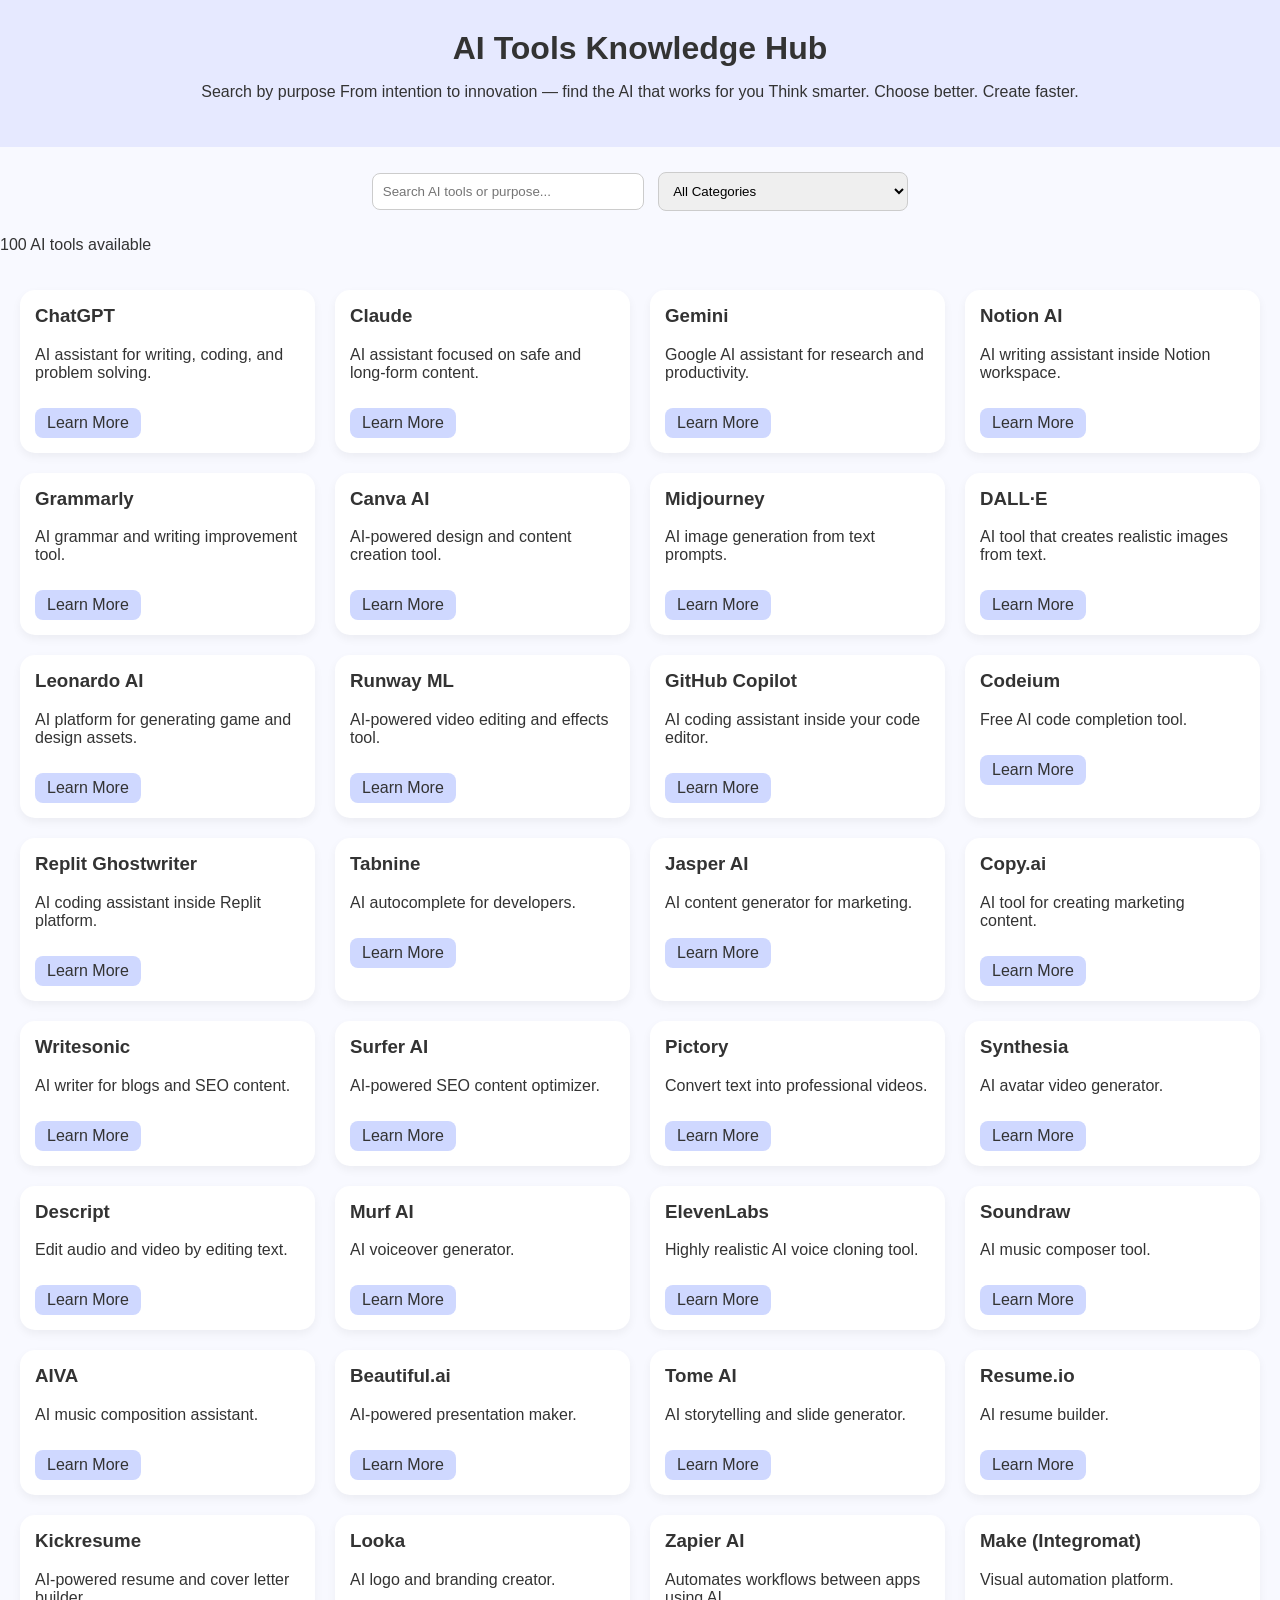
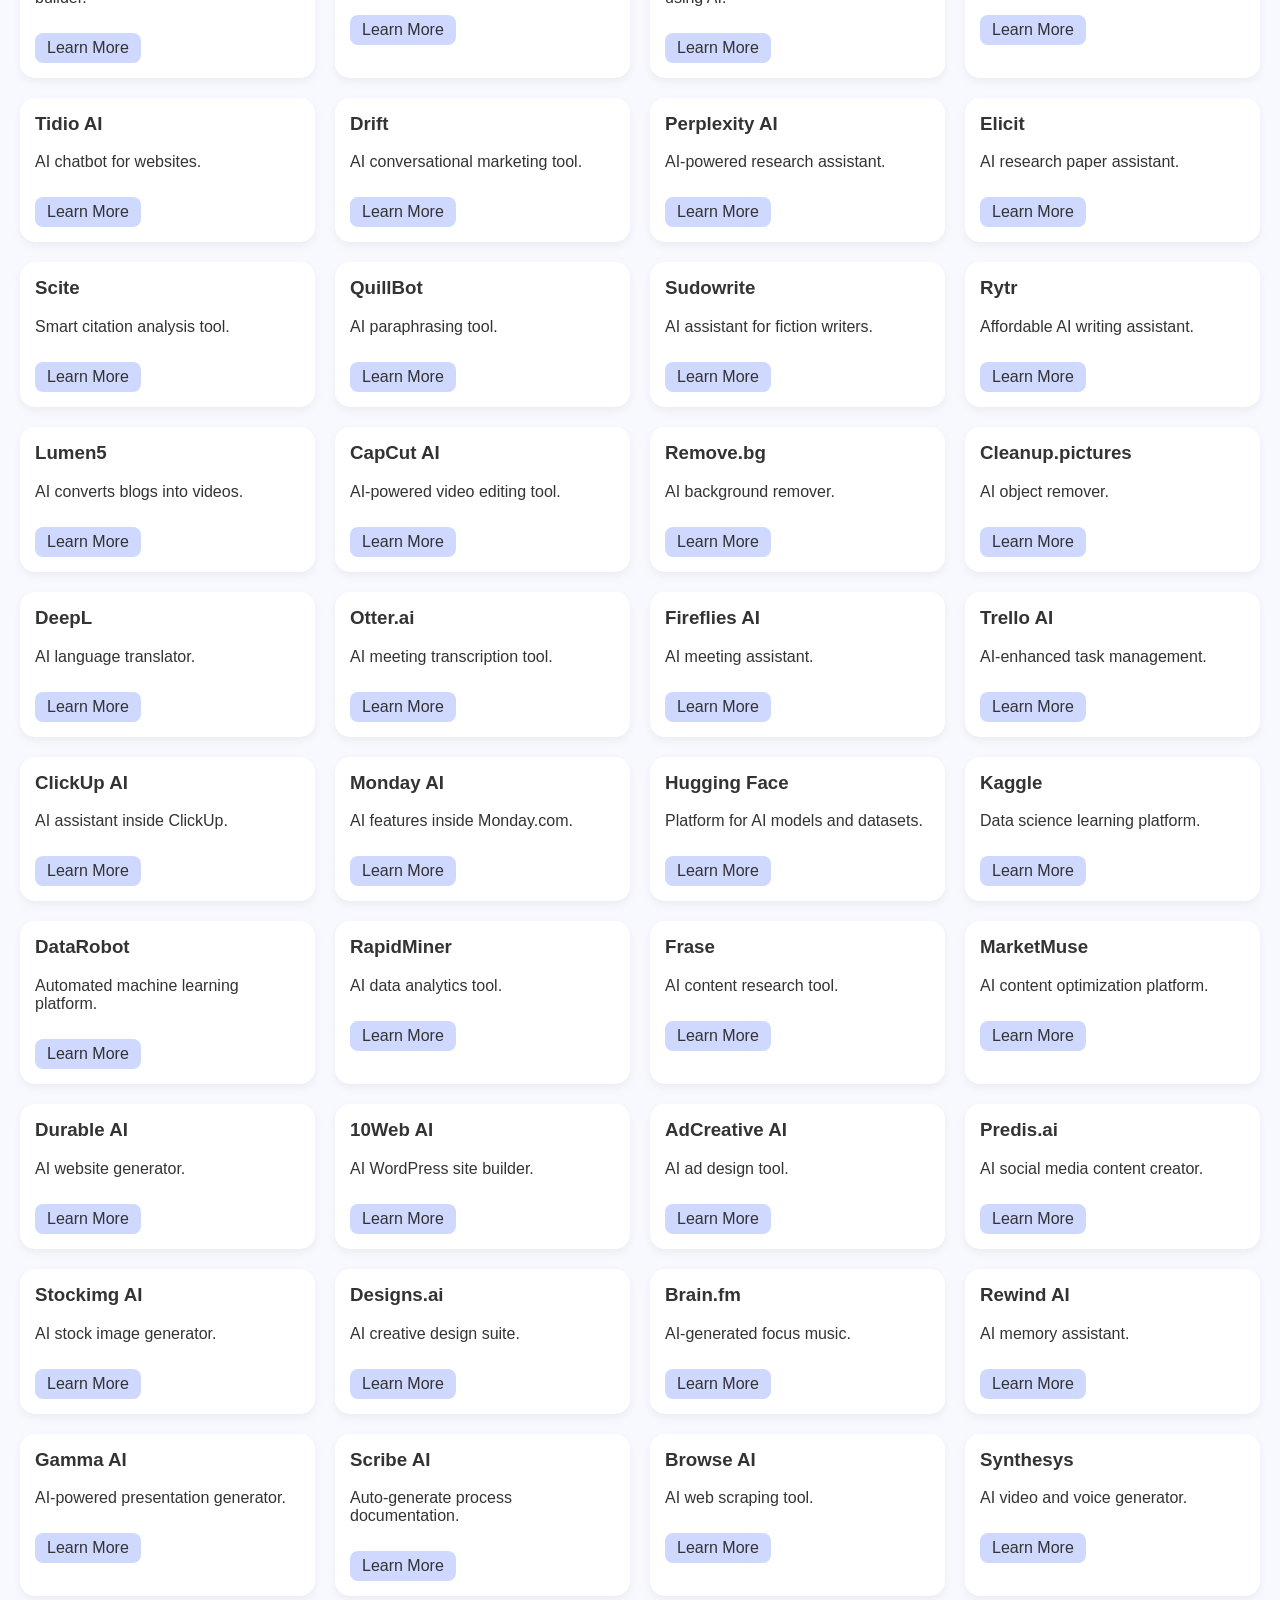
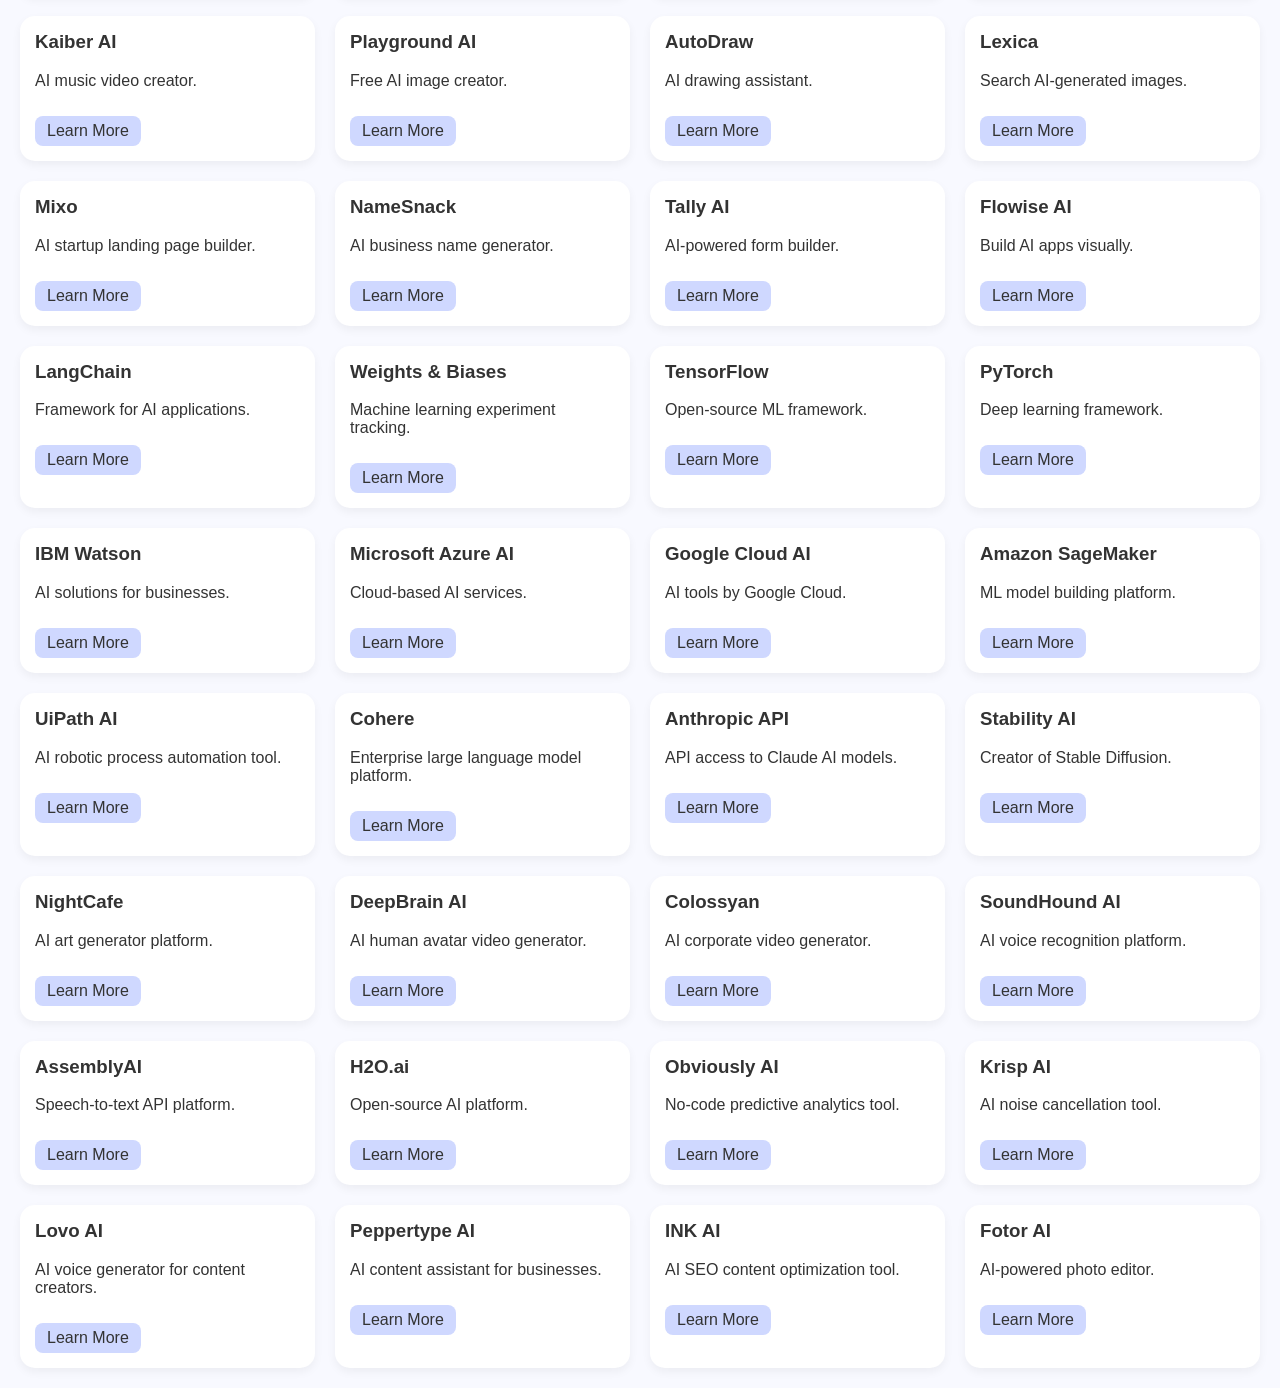
==== index.html @ fea9512d "Add files via upload" ====
<!DOCTYPE html>
<html lang="en">
<head>
<meta charset="UTF-8">
<meta name="viewport" content="width=device-width, initial-scale=1.0">
<title>AI Tools Knowledge Hub</title>
<link rel="stylesheet" href="style.css">
</head>
<body>

<header>
    <h1>AI Tools Knowledge Hub</h1>
    <p>Search by purpose From intention to innovation — find the AI that works for you 
        Think smarter. Choose better. Create faster.</p>
</header>

<section class="controls">
    <input type="text" id="searchInput" placeholder="Search AI tools or purpose...">
    <select id="categoryFilter">
        <option value="all">All Categories</option>
    </select>
</section>

<p id="toolCount"></p>

<section id="toolsContainer" class="tools-grid"></section>

<script src="data.js"></script>
<script src="script.js"></script>
</body>
</html>
---- style.css ----
body {
    font-family: Arial, sans-serif;
    margin: 0;
    background: #f8f9ff;
    color: #333;
}

header {
    text-align: center;
    padding: 30px;
    background: #e6e9ff;
}

h1 {
    margin: 0;
}

.controls {
    text-align: center;
    margin: 20px;
}

input, select {
    padding: 10px;
    margin: 5px;
    border-radius: 8px;
    border: 1px solid #ccc;
    width: 250px;
}

.tools-grid {
    display: grid;
    grid-template-columns: repeat(auto-fit, minmax(250px, 1fr));
    gap: 20px;
    padding: 20px;
}

.tool-card {
    background: #ffffff;
    padding: 15px;
    border-radius: 15px;
    box-shadow: 0 4px 10px rgba(0,0,0,0.05);
    transition: 0.3s;
}

.tool-card:hover {
    transform: translateY(-5px);
}

.tool-card h3 {
    margin-top: 0;
}

.tool-card a {
    display: inline-block;
    margin-top: 10px;
    text-decoration: none;
    background: #cfd8ff;
    padding: 6px 12px;
    border-radius: 8px;
    color: #333;
}

.tool-details {
    padding: 40px;
    max-width: 800px;
    margin: auto;
}

.back-btn {
    display: inline-block;
    margin: 20px;
    text-decoration: none;
    background: #e6e9ff;
    padding: 8px 15px;
    border-radius: 8px;
}
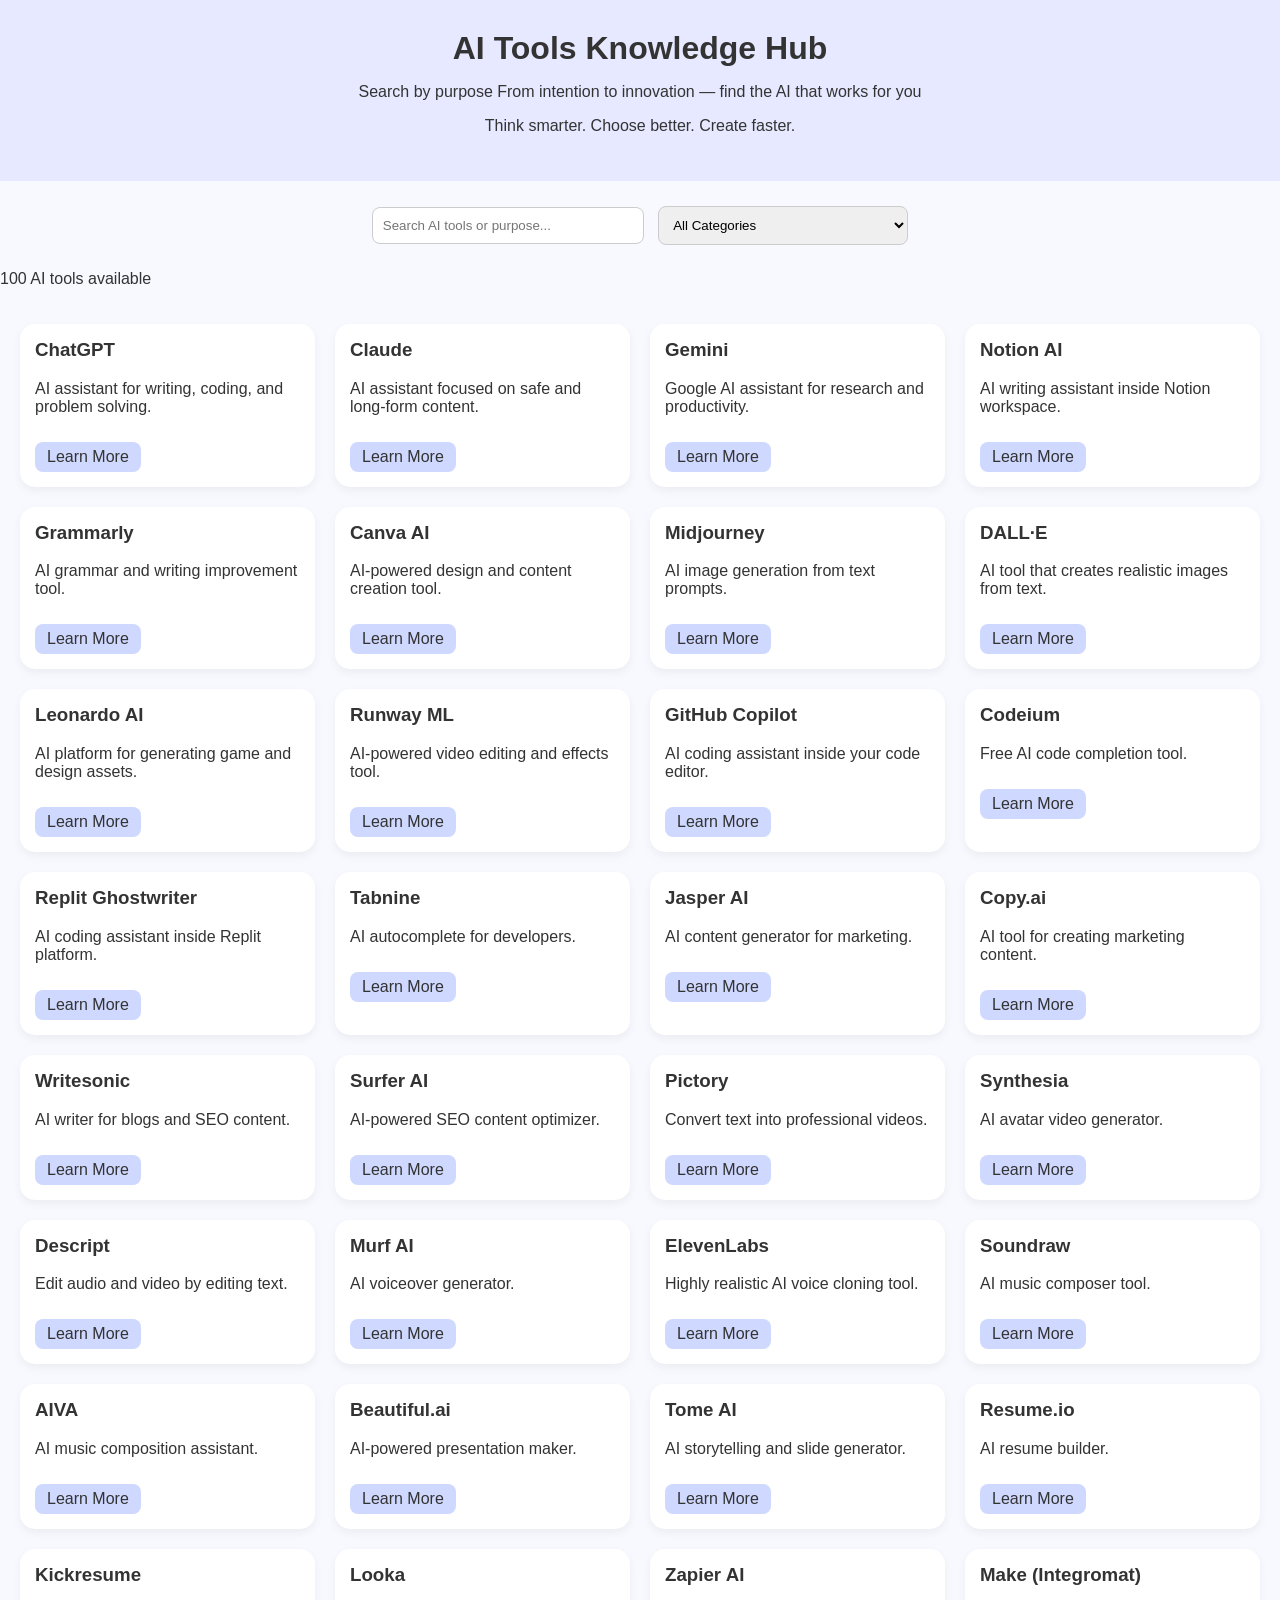
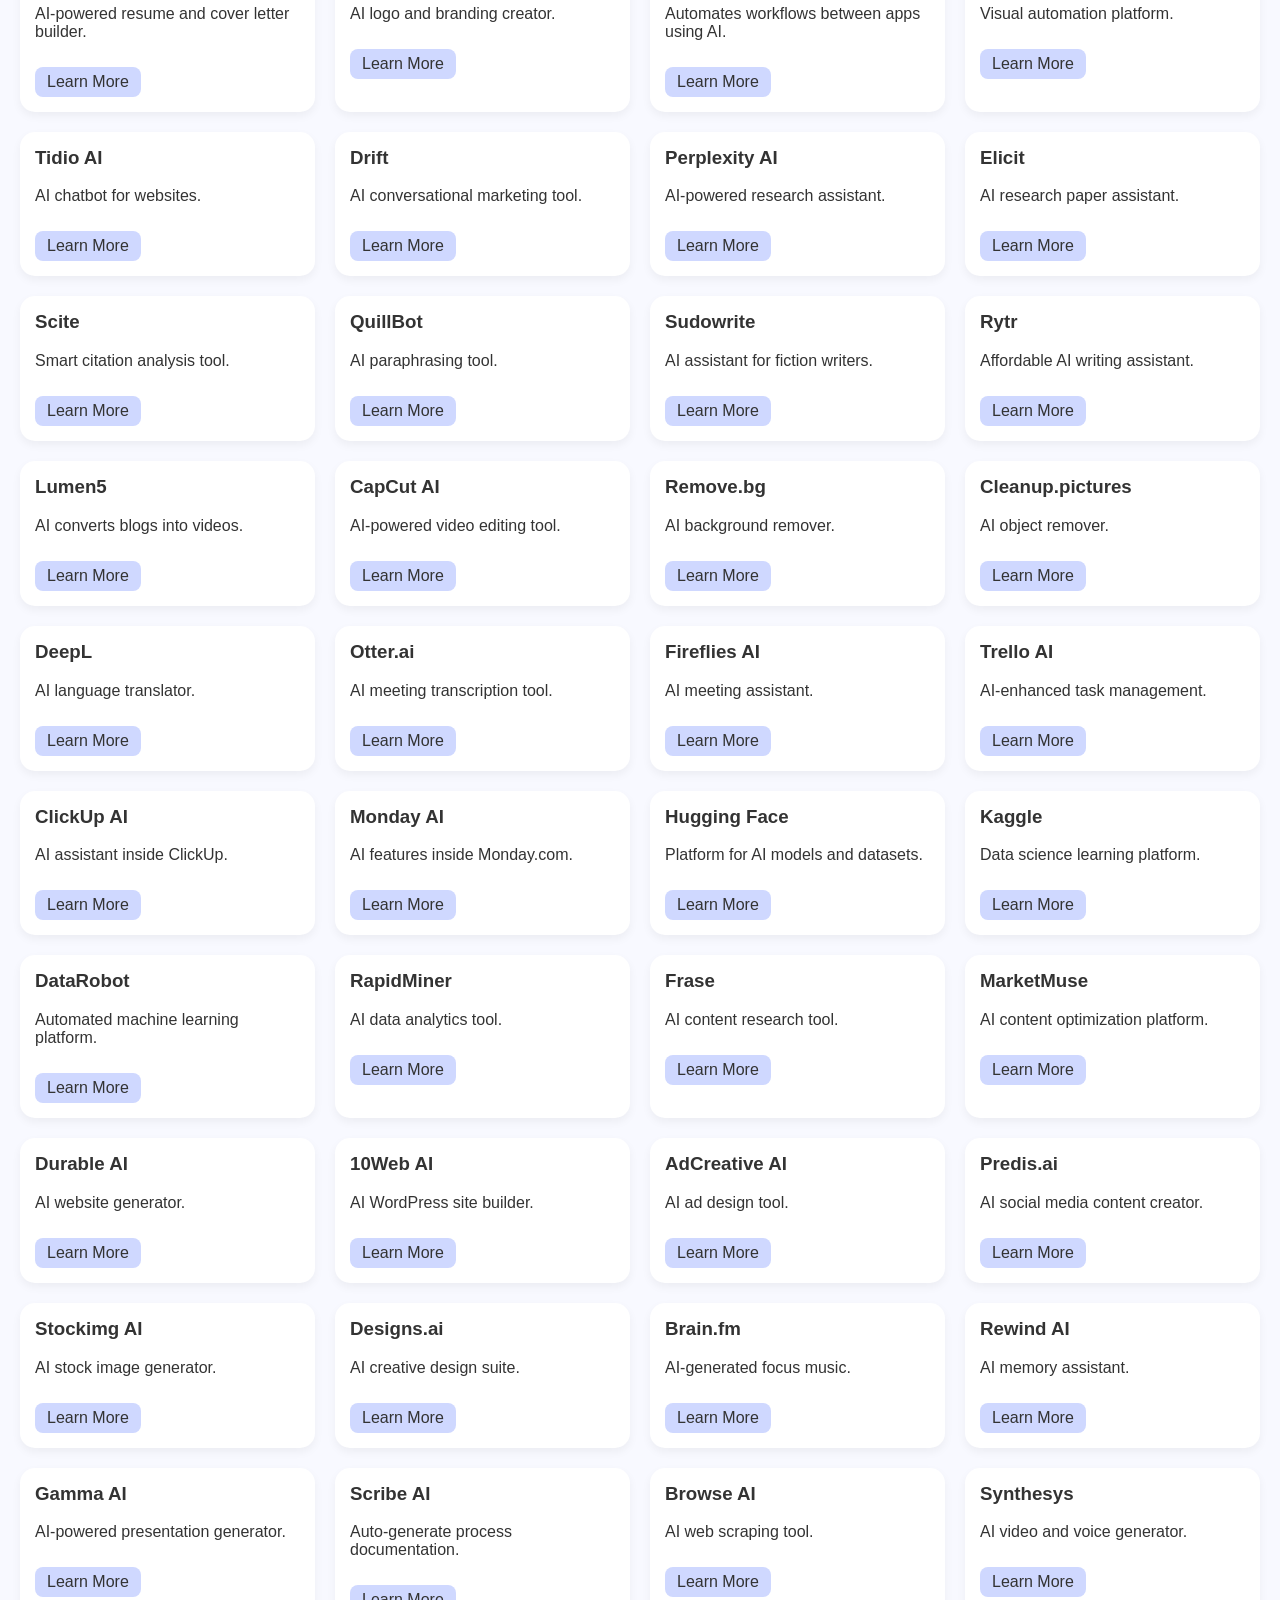
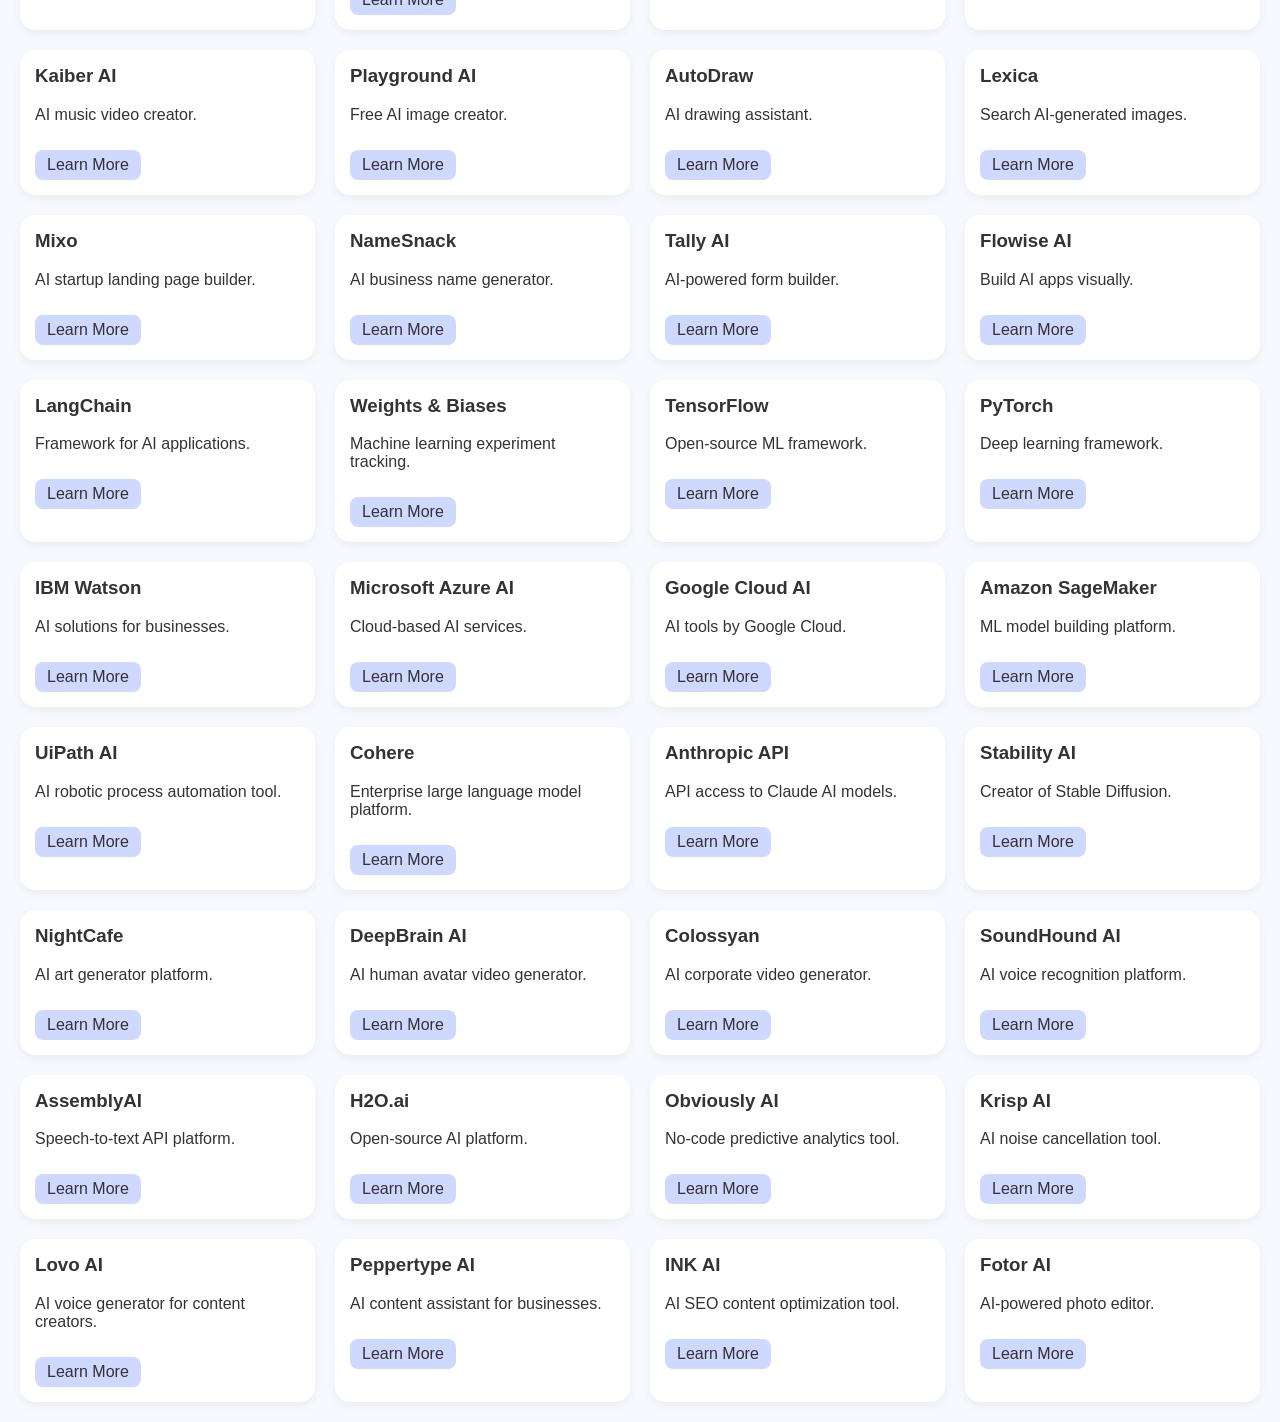
==== commit 4b7cca40: "Update index.html" ====
--- a/index.html
+++ b/index.html
@@ -10,8 +10,8 @@
 
 <header>
     <h1>AI Tools Knowledge Hub</h1>
-    <p>Search by purpose From intention to innovation — find the AI that works for you 
-        Think smarter. Choose better. Create faster.</p>
+    <p>Search by purpose From intention to innovation — find the AI that works for you</p>
+        <p>Think smarter. Choose better. Create faster.</p>
 </header>
 
 <section class="controls">
@@ -28,4 +28,5 @@
 <script src="data.js"></script>
 <script src="script.js"></script>
 </body>
-</html>+
+</html>
